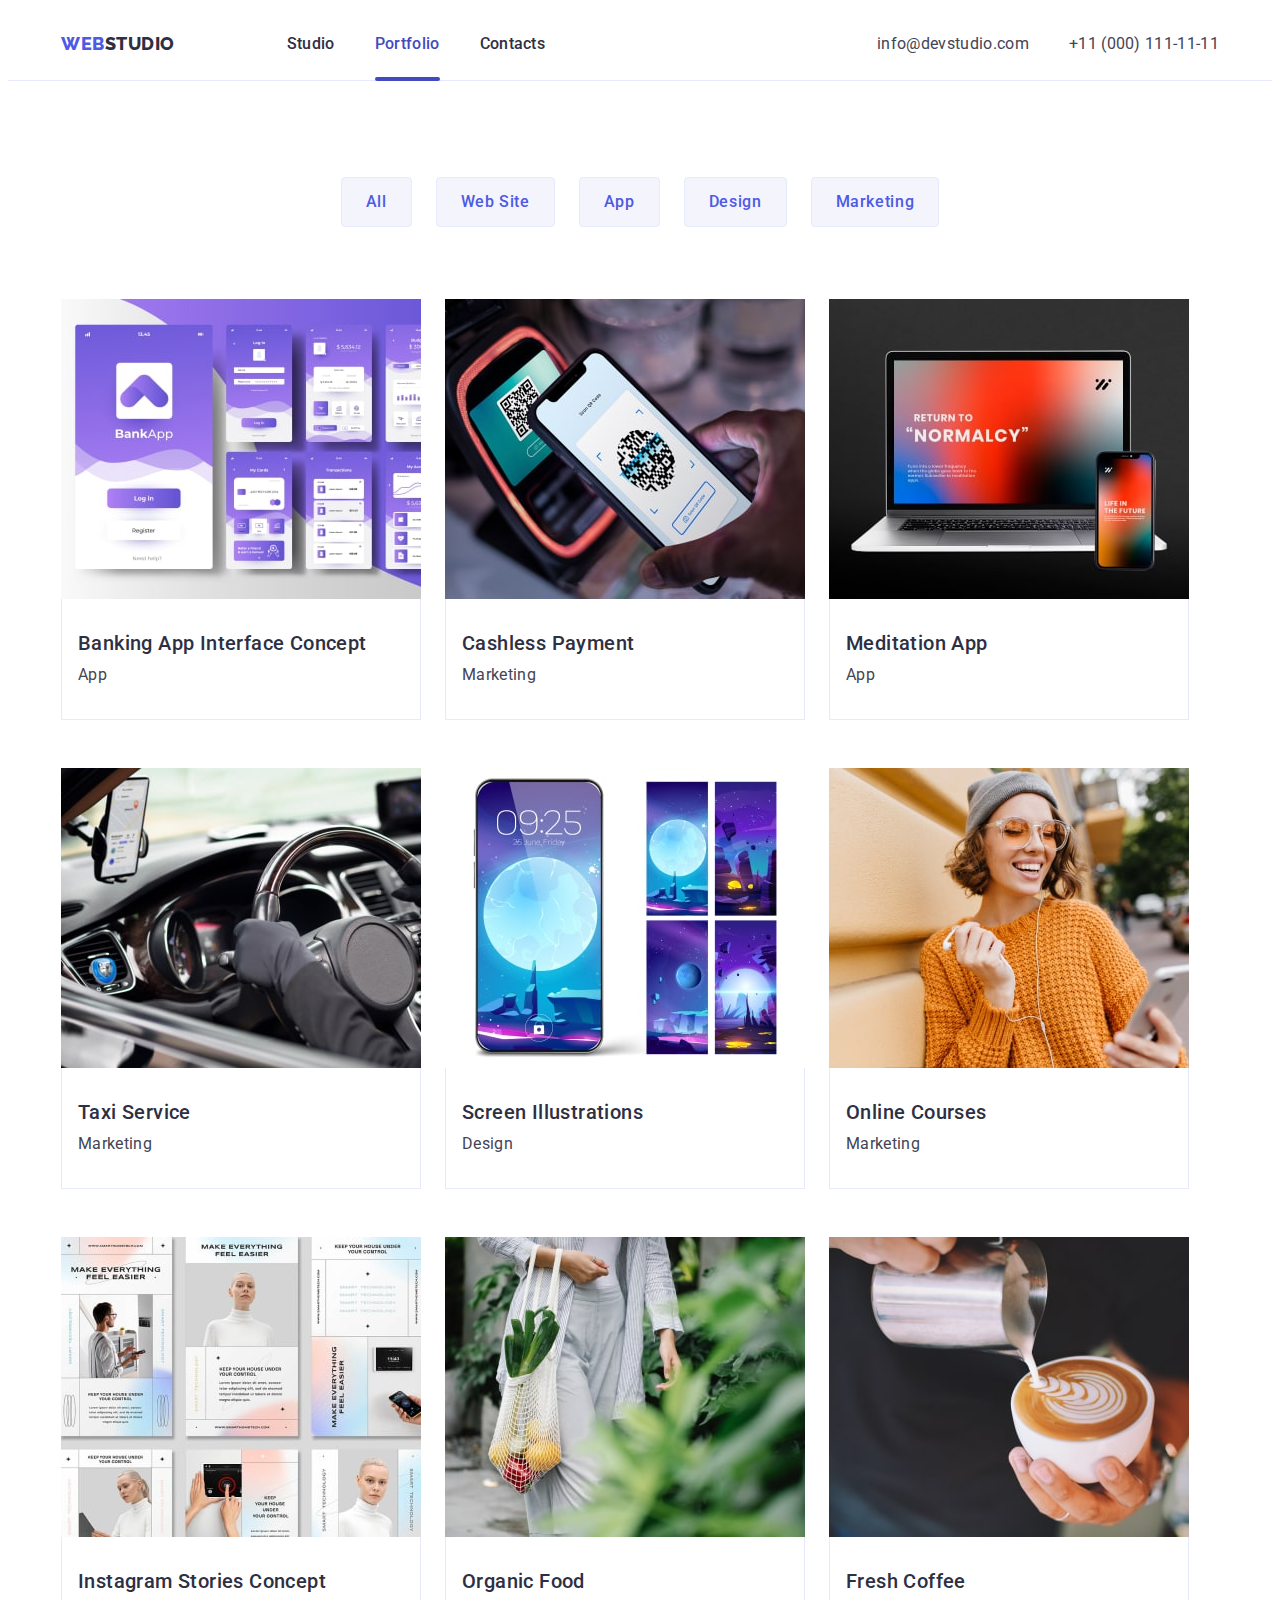
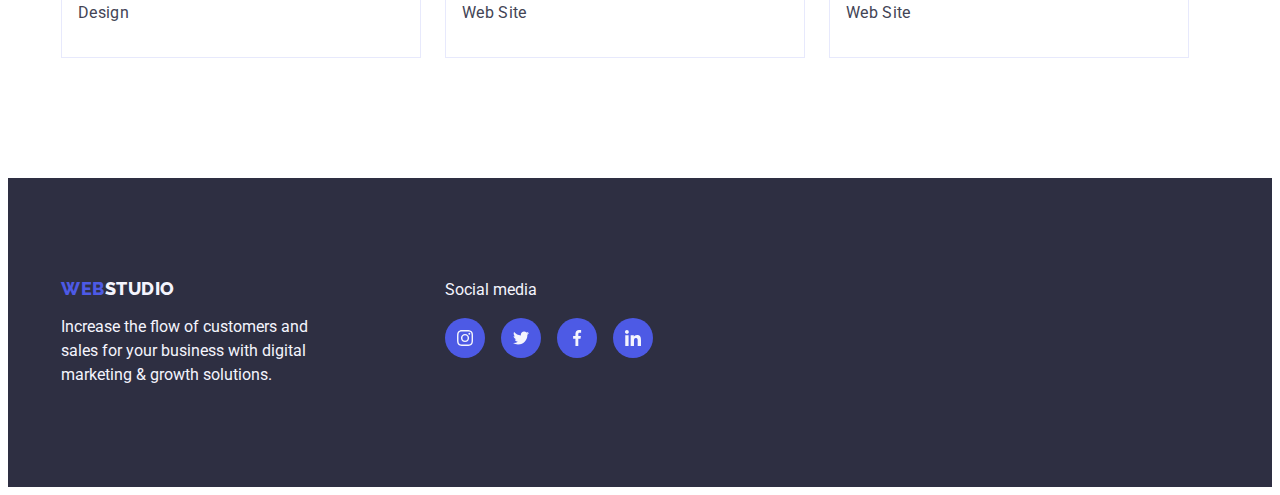
==== portfolio.html @ 00c283bb "1" ====
<!DOCTYPE html>
<html lang="en">
<head>
    <meta charset="UTF-8">
    <meta http-equiv="X-UA-Compatible" content="IE=edge">
    <meta name="viewport" content="width=device-width, initial-scale=1.0">
    <link href="https://cdnjs.cloudflare.com/ajax/libs/modern-normalize/1.1.0/modern-normalize.min.css" rel="stylesheet"
    integrity="sha512-wpPYUAdjBVSE4KJnH1VR1HeZfpl1ub8YT/NKx4PuQ5NmX2tKuGu6U/JRp5y+Y8XG2tV+wKQpNHVUX03MfMFn9Q=="
    crossorigin="anonymous" referrerpolicy="no-referrer" />
    <link rel="preconnect" href="https://fonts.googleapis.com" />
    <link rel="preconnect" href="https://fonts.gstatic.com" crossorigin />
    <link
      href="https://fonts.googleapis.com/css2?family=Raleway:wght@800&family=Roboto:wght@400;500;700;900&display=swap"
      rel="stylesheet"
    />
    <link rel="stylesheet" href="./css/style.css">
    <title>Portfolio</title>
</head>
<body>
    <header class="header"> 
        <div class="container header-container">
            <nav class="header-navigation">
                <a href="./index.html" class="first-logo-word link">Web<span class="second-logo-word link">Studio</span></a>
                    <ul class="list portfolio-navigation">
                        <li class="list-header"><a href="./index.html" class="link list-menu">Studio</a></li>
                        <li class="list-header current"><a href="./portfolio.html" class="link list-menu current-color">Portfolio</a></li>
                        <li class="list-header"><a href="" class="link list-menu">Contacts</a></li>
                    </ul>
            </nav>
            <address class="header-adress">
                <ul class="list address-list">
                    <li class="address-item"><a href="mailto:info@devstudio.com" class="list-adress link">info@devstudio.com</a></li>
                    <li class=""><a href="tel:+110001111111" class="list-adress link">+11 (000) 111-11-11</a></li>
                </ul>
            </address>        
        </div>                                              
    </header>
    <main>
        <section class="portfolio-menu">
            <div class="container">
                <h1 class="visually-hidden">Portfolio</h1>
                
                    <ul class="list portfolio-nav-list">
                        <li><button type="button" class="order-button-portfolio">All</button></li>
                        <li><button type="button" class="order-button-portfolio">Web Site</button></li>
                        <li><button type="button" class="order-button-portfolio">App</button></li>
                        <li><button type="button" class="order-button-portfolio">Design</button></li>
                        <li><button type="button" class="order-button-portfolio">Marketing</button></li>
                    </ul>
                
                <!-- <div class="img-portfolio-list"> -->
                    <ul class="list image-list"> 
                        <li class="image-list-item">
                            <a class="link">
                                <div class="cover-container">
                                    <img src="./images/1-min.jpeg" alt="Bank App" height="300" width="360">
                                    <p class="cover-text">14 Stylish and User-Friendly App Design Concepts · Task Manager App · Calorie Tracker App · Exotic Fruit Ecommerce App · Cloud Storage App</p>
                                </div>
                                <div class="description-container">
                                    <h2 class="photo-description">Banking App Interface Concept</h2>
                                    <p class="photo-text">App</p>
                                </div>
                            </a>
                        </li>
                        <li class="image-list-item">
                            <a class="link">
                                <div class="cover-container">
                                    <img src="./images/2-min.jpeg" alt="Bank App" height="300" width="360">
                                    <p class="cover-text">14 Stylish and User-Friendly App Design Concepts · Task Manager App · Calorie Tracker App · Exotic Fruit Ecommerce App · Cloud Storage App</p>
                                </div>
                                <div class="description-container">
                                    <h2 class="photo-description">Cashless Payment</h2>
                                    <p class="photo-text">Marketing</p>
                                </div>
                            </a>
                        </li>
                        <li class="image-list-item">
                            <a class="link">
                                <div class="cover-container">
                                    <img src="./images/3-min.jpeg" alt="Bank App" height="300" width="360">
                                    <p class="cover-text">14 Stylish and User-Friendly App Design Concepts · Task Manager App · Calorie Tracker App · Exotic Fruit Ecommerce App · Cloud Storage App</p>
                                </div>
                                <div class="description-container">
                                    <h2 class="photo-description">Meditation App</h2>
                                    <p class="photo-text">App</p>
                                </div>
                            </a>
                        </li>
                        <li class="image-list-item">
                            <a class="link">
                                <div class="cover-container">
                                    <img src="./images/4-min.jpeg" alt="Bank App" height="300" width="360">
                                    <p class="cover-text">14 Stylish and User-Friendly App Design Concepts · Task Manager App · Calorie Tracker App · Exotic Fruit Ecommerce App · Cloud Storage App</p>
                                </div>
                                <div class="description-container">
                                    <h2 class="photo-description">Taxi Service</h2>
                                    <p class="photo-text">Marketing</p>
                                </div>
                            </a>
                        </li>
                        <li class="image-list-item">
                            <a class="link">
                                <div class="cover-container">
                                    <img src="./images/5-min.jpeg" alt="Bank App" height="300" width="360">
                                    <p class="cover-text">14 Stylish and User-Friendly App Design Concepts · Task Manager App · Calorie Tracker App · Exotic Fruit Ecommerce App · Cloud Storage App</p>
                                </div>
                                <div class="description-container">
                                    <h2 class="photo-description">Screen Illustrations</h2>
                                    <p class="photo-text">Design</p>
                                </div>
                            </a>
                        </li>
                        <li class="image-list-item">
                            <a class="link">
                                <div class="cover-container">
                                    <img src="./images/6-min.jpeg" alt="Bank App" height="300" width="360">
                                    <p class="cover-text">14 Stylish and User-Friendly App Design Concepts · Task Manager App · Calorie Tracker App · Exotic Fruit Ecommerce App · Cloud Storage App</p>
                                </div>
                                <div class="description-container">
                                    <h2 class="photo-description">Online Courses</h2>
                                    <p class="photo-text">Marketing</p>
                                </div>
                            </a>
                        </li>
                        <li class="image-list-item">
                            <a class="link">
                                <div class="cover-container">
                                    <img src="./images/7-min.jpeg" alt="Bank App" height="300" width="360">
                                    <p class="cover-text">14 Stylish and User-Friendly App Design Concepts · Task Manager App · Calorie Tracker App · Exotic Fruit Ecommerce App · Cloud Storage App</p>
                                </div>
                                <div class="description-container">
                                    <h2 class="photo-description">Instagram Stories Concept</h2>
                                    <p class="photo-text">Design</p>
                                </div>
                            </a>
                        </li>
                        <li class="image-list-item">
                            <a class="link">
                                <div class="cover-container">
                                    <img src="./images/8-min.jpeg" alt="Bank App" height="300" width="360">
                                    <p class="cover-text">14 Stylish and User-Friendly App Design Concepts · Task Manager App · Calorie Tracker App · Exotic Fruit Ecommerce App · Cloud Storage App</p>
                                </div>
                                <div class="description-container">
                                    <h2 class="photo-description">Organic Food</h2>
                                    <p class="photo-text">Web Site</p>
                                </div>
                            </a>
                        </li>
                        <li class="image-list-item">
                            <a class="link">
                                <div class="cover-container">
                                    <img src="./images/9-min.jpeg" alt="Bank App" height="300" width="360">
                                    <p class="cover-text">14 Stylish and User-Friendly App Design Concepts · Task Manager App · Calorie Tracker App · Exotic Fruit Ecommerce App · Cloud Storage App</p>
                                </div>
                                <div class="description-container">
                                    <h2 class="photo-description">Fresh Coffee</h2>
                                    <p class="photo-text">Web Site</p>
                               </div>
                            </a>
                        </li>
                    </ul>
            </div>
        </section>
    </main>
    <footer class="footer-info">
        <div class="container footer-container">
                    <div class="footer-logo-wrap">
                        <a href="./index.html" class="first-logo-word link footer-logo">Web<span class="second-logo-word-foot link">Studio</span></a> 
                        <p class="footer-text">Increase the flow of customers and sales for your business with digital marketing & growth solutions.</p>
                    </div>
                    <div class="footer-icons">
                        <p class="social-text">Social media</p>
                        <div class="icon-footer-container">
                            <div class="footer-icon-con ">
                               <svg class="footer-social-icons" width="16" height="16">
                                   <use href="./images/icons/icons.svg#icon-instagram-2"></use>
                               </svg>
                            </div>
                            <div class="footer-icon-con">
                               <svg class="footer-social-icons" width="16" height="16">
                                   <use href="./images/icons/icons.svg#icon-twitter-1"></use>
                               </svg>
                            </div>
                            <div class="footer-icon-con">
                               <svg class="footer-social-icons" width="16" height="16">
                                   <use href="./images/icons/icons.svg#icon-facebook-1"></use>
                               </svg>
                            </div>
                            <div class="footer-icon-con">
                               <svg class="footer-social-icons" width="16" height="16">
                                   <use href="./images/icons/icons.svg#icon-linkedin-1"></use>
                               </svg>
                            </div>
                         </div>
                    </div>
        </div>
    </footer>
</body>
</html>
---- css/style.css ----
body {
    font-family: "Roboto", sans-serif;
    background-color: #ffffff;
    font-size: 16px;
    color: #434455;
}
:root {
    --primary-black-color: #2e2f42;
}
a {
    text-decoration: none;
    
}
p, h1, h2, h3, h4, h5, h6 {
    margin-top: 0;
    margin-bottom: 0;
}
ul, ol{
    list-style-type: none;
    margin-top: 0;
    margin-bottom: 0;
    padding-left: 0;
}
img {
    display: block;
}
.container { 
    max-width: 1158px;
    padding-left: 15px;
    padding-right: 15px;
    margin-left: 156px;
    margin-right: 156px;
    margin: 0 auto;
}
.visually-hidden {
    position: absolute;
    width: 1px;
    height: 1px;
    margin: -1px;
    border: 0;
    padding: 0;
    white-space: nowrap;
    clip-path: inset(100%);
    clip: rect(0 0 0 0);
    overflow: hidden;
}
footer {
    background-color: #2E2F42;
}
.first-logo-word {
    color:#4D5AE5;
    font-size: 18px;
    font-family: Raleway, sans-serif;
    font-weight: 800;
    line-height: 1.17;
    letter-spacing: 0.03em;
    text-transform: uppercase;
    text-decoration: none;
    margin-right: 76px;
    display: inline-block;
}
.footer-logo {
    margin-bottom: 16px;
}
.second-logo-word {
    color: #2E2F42;
    font-size: 18px;
    font-family: Raleway, sans-serif;
    font-weight: 800;
    line-height: 1.17;
    letter-spacing: 0.03em;
    text-transform: uppercase;
    text-decoration: none;
}

.second-logo-word-foot {
    color: #f4f4fd;
    font-size: 18px;
    font-family: Raleway, sans-serif;
    font-weight: 800;
    line-height: 1.17;
    letter-spacing: 0.03em;
    text-transform: uppercase;
    text-decoration: none
}
.link-word {
    color: #2E2F42;
    font-size: 16px;
    font-family: Roboto, sans-serif;
    font-weight: 500;
    line-height: 1.5;
    letter-spacing: 0.02em;
    list-style: none;
    text-decoration:none;
}
.link-word:hover,
.link-word:focus {
    color: #404bbf;
}
.list-adress {
    color: #434455;
    font-size: 16px;
    font-family: Roboto, sans-serif;
    line-height: 24px;
    font-style: normal;
    letter-spacing: 0.02em;
}
.list-adress:hover,
.list-adress:focus {
    color: #404bbf;
}
.order-button {
    color:  #FFF;
    font-size: 16px;
    font-family: Roboto, sans-serif;
    font-weight: 500;
    line-height: 1.5;
    letter-spacing: 0.04em;
    padding: 16px 32px;
    border-radius: 4px;
    background: var(--iris, #4D5AE5);
    box-shadow: 0px 4px 4px 0px rgba(0, 0, 0, 0.15);
    margin: 0 auto;
    margin-top: 48px;
    display: block;
    min-width: 169px;
    height: 56px;
    border: none;
    cursor: pointer;
}
.order-button:hover,
.order-button:focus {
    background-color:  #404BBF;
    cursor: pointer;
}
.button-section {
    background-color: #2E2F42;
    padding: 188px 0;
    background-image: linear-gradient(rgba(46, 47, 66, 0.70), rgba(46, 47, 66, 0.70)),
    url(/images/people-office\ 1.png);
    background-repeat: no-repeat;
    max-width: 1440px;
    margin: 0 auto;
}
.footer-text {
    color: #F4F4FD;
    width: 264px;
    line-height: 1.5;
}
.portfolio-menu {
    color:  #4D5AE5;
    font-size: 16px;
    font-family: Roboto, sans-serif;
    font-weight: 500;
    line-height: 1.5;
    letter-spacing: 0.04em;
    padding: 96px 0 120px 0;
}
.people-list {
    background-color: #F4F4FD;
    padding: 120px 0;
}
.list-work {
    background-color: #FFFFFF;
    display: flex;
    gap: 24px;
}
.names-worker {
    font-weight: 500;
    font-size: 20px;
    line-height: 1.2;
    letter-spacing: 0.02em;
    color: #2e2f42;
    margin-bottom: 72px;
}
.worker-description {
    color:  #434455;
    letter-spacing: 0.02em;
    font-size: 16px;
}
.order-button-portfolio {
    color:  #4d5ae5;
    font-size: 16px;
    font-family: Roboto, sans-serif;
    font-weight: 500;
    line-height: 1.5;
    letter-spacing: 0.04em;
    padding: 12px 24px;
    border-radius: 4px;
    border: 1px solid var(--cornflower, #E7E9FC);
    background:#F4F4FD;
}
.order-button-portfolio:hover,
.order-button-portfolio:focus {
    color: #FFFFFF;
    background-color: #404BBF;
    cursor: pointer;
    border: 1px solid transparent;
}
.image-list {
    list-style: none;
    display: flex;
    flex-wrap: wrap;
    gap: 48px 24px;
}
.link {
    text-decoration: none;
}
.photo-description {
    font-weight: 500;
    font-size: 20px;
    line-height: 1.2;
    letter-spacing: 0.02em;
    color: #2e2f42;
    margin-bottom: 8px;;
}
.photo-text {
    color: #434455;
    font-size: 16px;
    font-weight: 400;
    line-height: 1.5;
    letter-spacing: 0.02em;
}
.image-list-item:hover .cover-text {
    transform: translateY(0);
}
.image-list-item:hover {
    box-shadow: 0px 2px 1px 0px rgba(46, 47, 66, 0.08), 0px 1px 1px 0px rgba(46, 47, 66, 0.16), 0px 1px 6px 0px rgba(46, 47, 66, 0.08);
}
.cover-text {
    color: #F4F4FD;
    font-size: 16px;
    font-weight: 400;
    line-height: 1.5; /* 150% */
    letter-spacing: 0.02em;
    background-color: #4D5AE5;
    height: 100%;
    padding-top: 40px;
    padding-left: 32px;
    padding-right: 32px;
    padding-bottom: 164px;
    transform: translateY(100%);
    transition: transform 250ms cubic-bezier(0.4, 0, 0.2, 1);
    position: absolute;
    top: 0;
    left: 0;
}
.cover-container {
    position: relative;
    overflow: hidden;
}
.header-adress {
    font-style: normal;
    
}

.header-nav:hover,
.header-nav:focus {
    color: #404bbf;
}
.list-menu {
    color: #2E2F42;
    font-size: 16px;
    font-family: Roboto, sans-serif;
    line-height: 1.5;
    font-style: normal;
    letter-spacing: 0.02em;
    font-weight: 500;
    padding: 24px 0;
    
}
.list-menu:hover,
.list-menu:focus {
    color: #404bbf;
}
.list-description {
    font-weight: 500;
    font-size: 20px;
    line-height: 1.2;
    letter-spacing: 0.02em;
    color: #2e2f42;
    margin-bottom: 8px;
}
.header-container {
    display: flex;
    align-items: center;
    gap: 332px;
}
.header-menu {
    display: flex;
    gap: 40px;
}
.address-list {
    display: flex;
    gap: 24px;
}

.header {
    padding-top: 24px;
    padding-bottom: 24px;
    border-bottom: 1px solid #e7e9fc;
}
.header-navigation {
    display: flex;
    flex-grow: 1;
    justify-content: space-between;
    align-items: center;
}
.address-list {
    gap: 40px;
}
.solution {
    max-width: 496px;
    margin: 0 auto;
    color: #FFF;
    text-align: center;
    font-size: 56px;
    font-family: Roboto, sans-serif;
    font-weight: 700;
    letter-spacing: 0.02em;
    line-height: 1.07;
}
.container-work {
    display: flex;
}
.work-item {
    width: 264px;
}
.list-text {
    padding-top: 8px;
    font-size: 16px;
    font-weight: 400;
    line-height: 1.5;
    letter-spacing: 0.02em;
}

.advantages-work {
    padding: 120px 0;
}
.services-img {
    display: flex;
    gap: 24px;
}
.services {
    padding-bottom: 120px;
}
.stuff-items {
    display: flex;
    gap: 24px;
}
.list-workers {
    display: flex;
    flex-direction: column;
    text-align: center;
    border-radius: 0px 0px 4px 4px;
}
.names-list {
    padding: 32px 16px;
    border-radius: 0px 0px 4px 4px;
    background: var(--white, #FFF);
    box-shadow: 0px 2px 1px 0px rgba(46, 47, 66, 0.08), 0px 1px 1px 0px rgba(46, 47, 66, 0.16), 0px 1px 6px 0px rgba(46, 47, 66, 0.08);
}
.names-worker {
    margin-bottom: 8px;
}
.portfolio-nav-list {
    display: flex;
    gap: 24px;
    display: flex;
    justify-content: center;
    margin-bottom: 72px;
}
.portfolio-navigation {
    display: flex;
    gap: 40px;
}
.img-portfolio-list {
    display: flex;
}
.description-container {
    padding: 32px 16px;
    border: 1px solid #e7e9fc;
    border-top: none;
}
.footer-info {
    padding: 100px 0;
}
.icons-advantages {
    display: flex;
    justify-items: center;
    align-items: center;
    margin: 0 auto;
    margin-top: 24px;
    margin-bottom: 24px;
}

.work-icon-con {
    width: 40px;
    height: 40px;
    border-radius: 50%;
    background-color: #4D5AE5;
    display: flex;
    justify-content: center;
    align-items: center;
}
.work-icon-con:hover {
    background-color: #404BBF;
}
.icon-container {
    display: flex;
    gap: 24px;
    margin-top: 8px;
}
.work-social-icons {
    fill: #F4F4FD;
}
.work {
    text-align: center;
    color:  #2E2F42;
    font-size: 36px;
    font-weight: 700;
    line-height: 1.11;
    letter-spacing: 0.02em;
    margin-bottom: 72px;
}
.current {
    position: relative;
}
.current-color {
    color: #404BBF;
}
.current::after {
    content: '';
    position: absolute;
    bottom: -25px;
    width: 100%;
    height: 4px;
    border-radius: 2px;
    background-color: #404BBF;
    left: 0;
}
.customers-item-list {
    width: 168px;
    height: 88px;
    border-radius: 4px;
    border: 1px solid #8E8F99;
    justify-content: center;
    align-items: center;
    display: flex;
}
.customers-items {
    display: flex;
    justify-content: center;
    gap: 24px;
}
.customers-item {
    fill: #8E8F99;
}
.customers-item-list:hover {
    border-color: #404BBF; 
}

.customers-item-list:hover .customers-item {
    fill: #404BBF; 
}

.customers-container {
    padding-bottom: 120px;
}
.social-text {
    color: #F4F4FD;
    line-height: 1.5;
}
.footer-icons {
    display: flex;
    flex-direction: column;
    width: 208px;
}
.footer-container {
    display: flex;
}
.footer-logo-wrap {
    margin-right: 120px;
}
.icon-footer-container {
    display: flex;
    gap: 16px;
    margin-top: 16px;
}
.footer-social-icons {
    fill: #F4F4FD;
}
.footer-icon-con {
    width: 40px;
    height: 40px;
    border-radius: 50%;
    background-color: #4D5AE5;
    display: flex;
    justify-content: center;
    align-items: center;
}
.footer-icon-con:hover {
    background-color: #31D0AA;
}
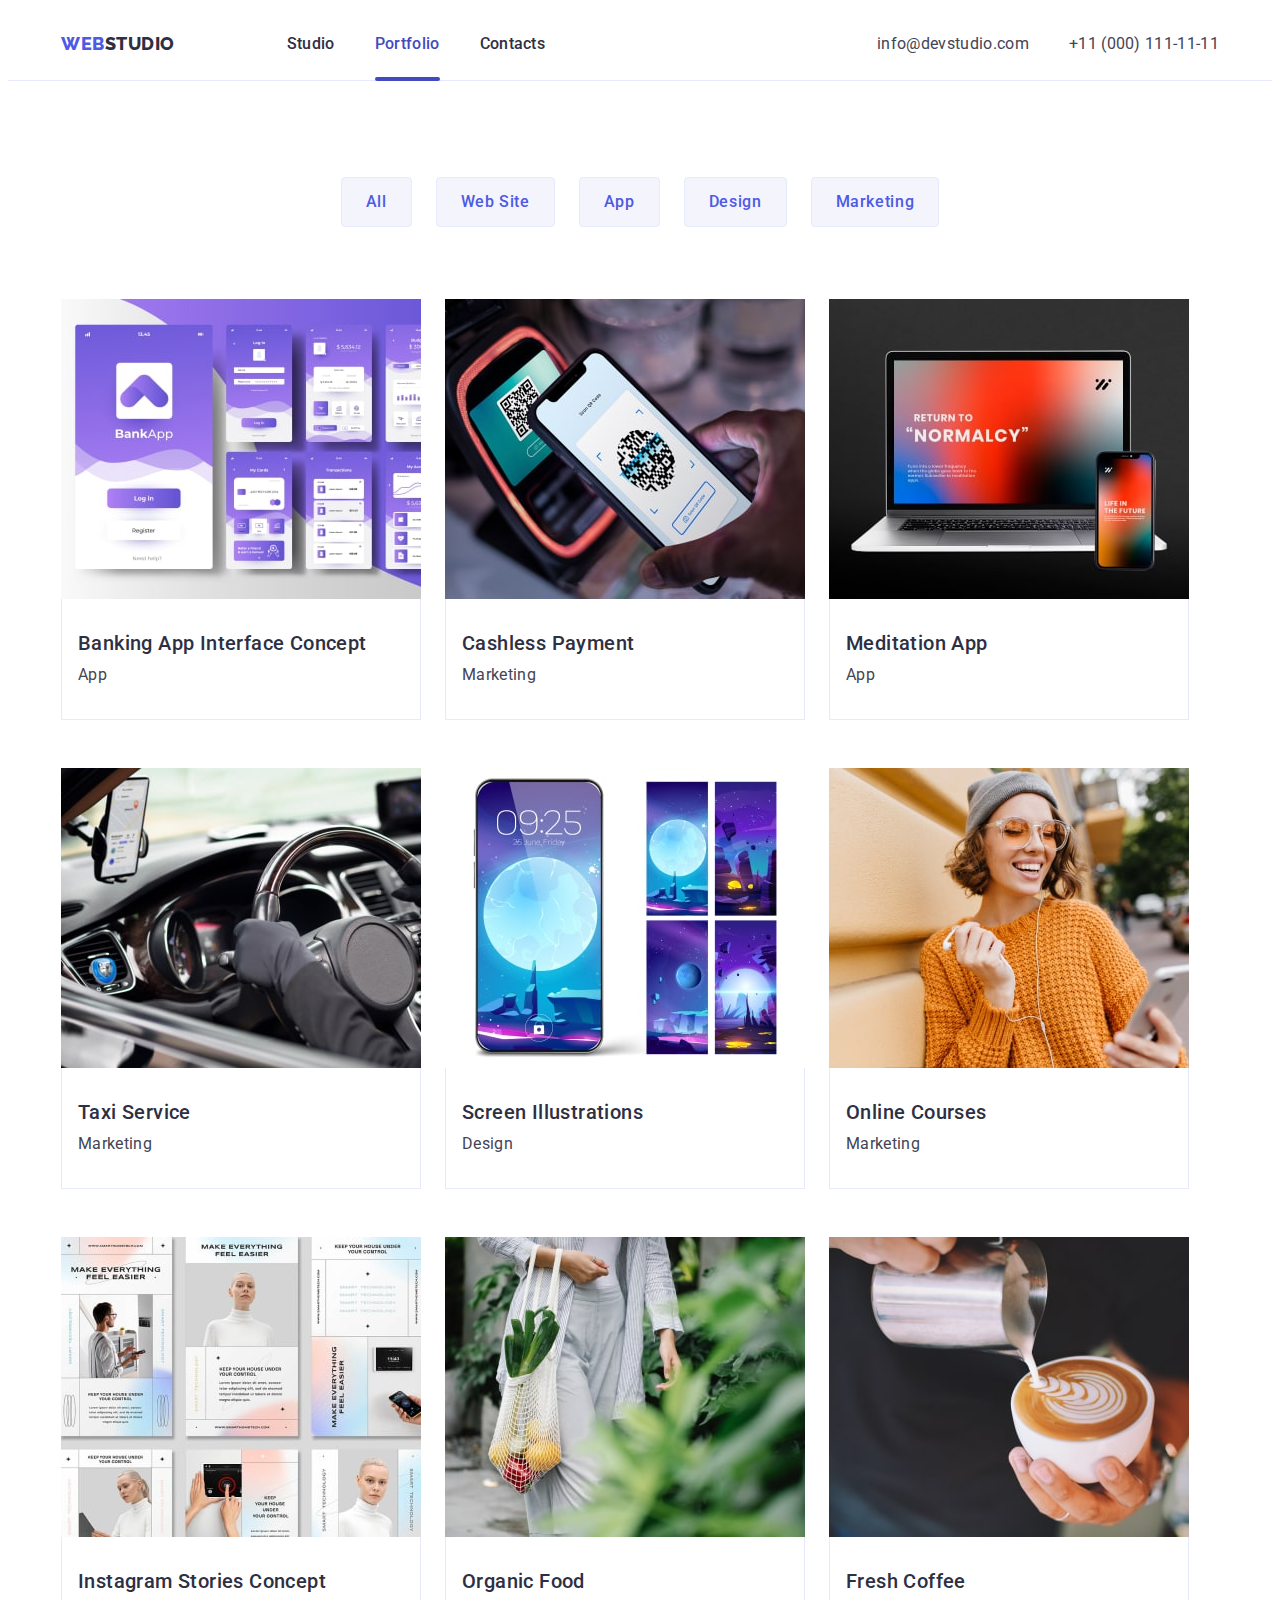
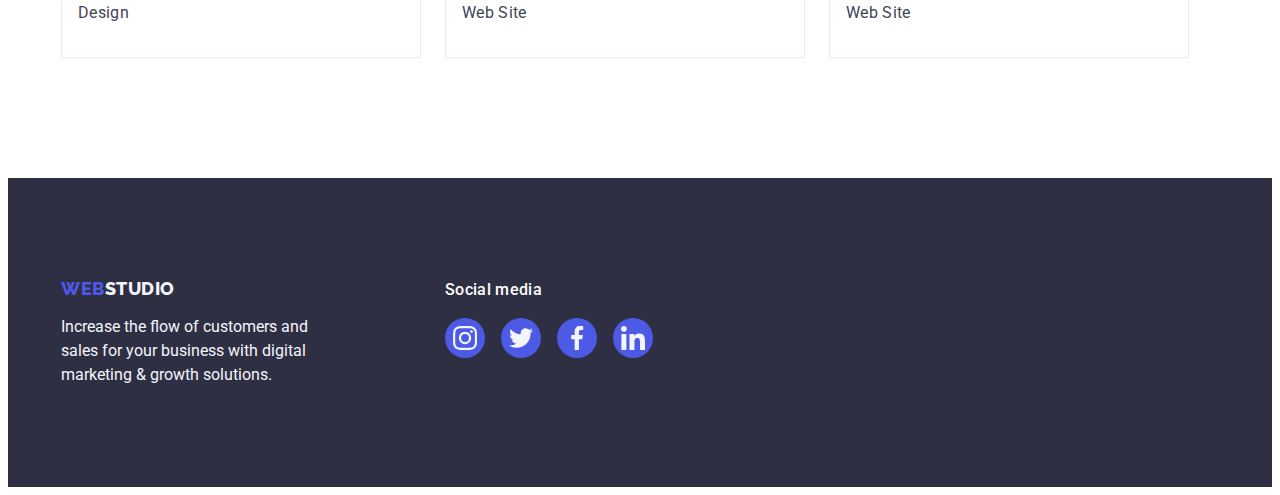
==== commit 1d90c6ea: "1" ====
--- a/portfolio.html
+++ b/portfolio.html
@@ -170,29 +170,37 @@
                     </div>
                     <div class="footer-icons">
                         <p class="social-text">Social media</p>
-                        <div class="icon-footer-container">
-                            <div class="footer-icon-con ">
-                               <svg class="footer-social-icons" width="16" height="16">
-                                   <use href="./images/icons/icons.svg#icon-instagram-2"></use>
-                               </svg>
-                            </div>
-                            <div class="footer-icon-con">
-                               <svg class="footer-social-icons" width="16" height="16">
-                                   <use href="./images/icons/icons.svg#icon-twitter-1"></use>
-                               </svg>
-                            </div>
-                            <div class="footer-icon-con">
-                               <svg class="footer-social-icons" width="16" height="16">
-                                   <use href="./images/icons/icons.svg#icon-facebook-1"></use>
-                               </svg>
-                            </div>
-                            <div class="footer-icon-con">
-                               <svg class="footer-social-icons" width="16" height="16">
-                                   <use href="./images/icons/icons.svg#icon-linkedin-1"></use>
-                               </svg>
-                            </div>
-                         </div>
-                    </div>
+                        
+                        <ul class="icon-footer-container list">
+                            <li class="footer-icon-con">
+                                <a href="#" class="footer-link-icon">
+                                    <svg class="footer-social-icons" width="24" height="24">
+                                        <use href="./images/icons/icons.svg#icon-instagram-2"></use>
+                                    </svg>
+                                </a>
+                            </li>
+                            <li class="footer-icon-con">
+                                <a href="#" class="footer-link-icon">
+                                    <svg class="footer-social-icons" width="24" height="24">
+                                        <use href="./images/icons/icons.svg#icon-twitter-1"></use>
+                                    </svg>
+                                </a>
+                            </li>
+                            <li class="footer-icon-con">
+                                <a href="#" class="footer-link-icon">
+                                    <svg class="footer-social-icons" width="24" height="24">
+                                        <use href="./images/icons/icons.svg#icon-facebook-1"></use>
+                                    </svg>
+                                </a>
+                            </li>
+                            <li class="footer-icon-con">
+                                <a href="#" class="footer-link-icon">
+                                    <svg class="footer-social-icons" width="24" height="24">
+                                        <use href="./images/icons/icons.svg#icon-linkedin-1"></use>
+                                    </svg>
+                                </a>
+                            </li>
+                        </ul>
         </div>
     </footer>
 </body>
--- a/css/style.css
+++ b/css/style.css
@@ -353,9 +353,10 @@
     flex-direction: column;
     text-align: center;
     border-radius: 0px 0px 4px 4px;
+    box-shadow: 0px 1px 6px rgba(46, 47, 66, 0.08), 0px 1px 1px rgba(46, 47, 66, 0.16), 0px 2px 1px rgba(46, 47, 66, 0.08);
 }
 .names-list {
-    padding: 32px 16px;
+    padding: 32px 0;
     border-radius: 0px 0px 4px 4px;
     background: var(--white, #FFF);
     box-shadow: 0px 2px 1px 0px rgba(46, 47, 66, 0.08), 0px 1px 1px 0px rgba(46, 47, 66, 0.16), 0px 1px 6px 0px rgba(46, 47, 66, 0.08);
@@ -385,15 +386,16 @@
 .footer-info {
     padding: 100px 0;
 }
-.icons-advantages {
-    display: flex;
-    justify-items: center;
-    align-items: center;
-    margin: 0 auto;
-    margin-top: 24px;
-    margin-bottom: 24px;
-}
-
+
+.icon-adv-container {
+    display: flex;
+    justify-content: center;
+    align-items: center;
+    background-color: #f4f4fd;
+    border-radius: 4px;
+    margin-bottom: 8px;
+    height: 112px;
+}
 .work-icon-con {
     width: 40px;
     height: 40px;
@@ -402,14 +404,18 @@
     display: flex;
     justify-content: center;
     align-items: center;
-}
-.work-icon-con:hover {
+    transition: background-color 250ms cubic-bezier(0.4, 0, 0.2, 1);
+}
+.work-icon-con:hover,
+.work-icon-con:focus {
     background-color: #404BBF;
 }
+
 .icon-container {
     display: flex;
     gap: 24px;
     margin-top: 8px;
+    justify-content: center;
 }
 .work-social-icons {
     fill: #F4F4FD;
@@ -440,13 +446,18 @@
     left: 0;
 }
 .customers-item-list {
-    width: 168px;
+    width: calc((100% - 120px) / 6);
     height: 88px;
+}
+.customer-link {
+    width: 100%;
+    height: 100%;
     border-radius: 4px;
     border: 1px solid #8E8F99;
     justify-content: center;
     align-items: center;
     display: flex;
+    transition: border-color 250ms cubic-bezier(0.4, 0, 0.2, 1);
 }
 .customers-items {
     display: flex;
@@ -455,21 +466,26 @@
 }
 .customers-item {
     fill: #8E8F99;
-}
-.customers-item-list:hover {
+    transition: fill 250ms cubic-bezier(0.4, 0, 0.2, 1);
+}
+.customer-link:hover {
     border-color: #404BBF; 
 }
 
-.customers-item-list:hover .customers-item {
+.customer-link:hover .customers-item {
     fill: #404BBF; 
 }
 
 .customers-container {
-    padding-bottom: 120px;
+    padding: 120px 0;
 }
 .social-text {
-    color: #F4F4FD;
-    line-height: 1.5;
+    color: #FFFFFF;
+    line-height: 1.5;
+    font-weight: 500;
+    letter-spacing: 0.02em;
+    margin-bottom: 16px;
+    font-size: 16px;
 }
 .footer-icons {
     display: flex;
@@ -478,6 +494,7 @@
 }
 .footer-container {
     display: flex;
+    align-items: baseline;
 }
 .footer-logo-wrap {
     margin-right: 120px;
@@ -485,7 +502,7 @@
 .icon-footer-container {
     display: flex;
     gap: 16px;
-    margin-top: 16px;
+    /* margin-top: 16px; */
 }
 .footer-social-icons {
     fill: #F4F4FD;
@@ -493,12 +510,57 @@
 .footer-icon-con {
     width: 40px;
     height: 40px;
+}
+.footer-link-icon {
+    width: 100%;
+    height: 100%;
+    background-color: #4D5AE5;
     border-radius: 50%;
-    background-color: #4D5AE5;
-    display: flex;
-    justify-content: center;
-    align-items: center;
-}
-.footer-icon-con:hover {
+    display: flex;
+    justify-content: center;
+    align-items: center;
+    transition: background-color 250ms cubic-bezier(0.4, 0, 0.2, 1);
+}
+.footer-link-icon:hover {
     background-color: #31D0AA;
 }
+
+
+/* --------MODAL-------- */
+
+.backdrop {
+    width: 100%;
+    height: 100%;
+    position: fixed;
+    top: 0;
+    background-color: rgba(46, 47, 66, 0.40);
+    display: flex;
+    align-items: center;
+    justify-content: center;
+    transition: opacity 250ms linear, visibility 250ms linear;
+}
+
+.modal {
+    width: 408px;
+    min-height: 584px;
+    background-color: #FCFCFC;
+    border-radius: 4px;
+    box-shadow: 0px 2px 1px 0px rgba(0, 0, 0, 0.20), 0px 1px 3px 0px rgba(0, 0, 0, 0.12), 0px 1px 1px 0px rgba(0, 0, 0, 0.14);
+    position: relative;
+    
+}
+
+.modal-close-btn {
+    border: none;
+    background: none;
+    position: absolute;
+    top: 24px;
+    right: 24px;
+    cursor: pointer;
+    
+}
+.is-hidden {
+    opacity: 0;
+    visibility: hidden;
+    pointer-events: none;
+}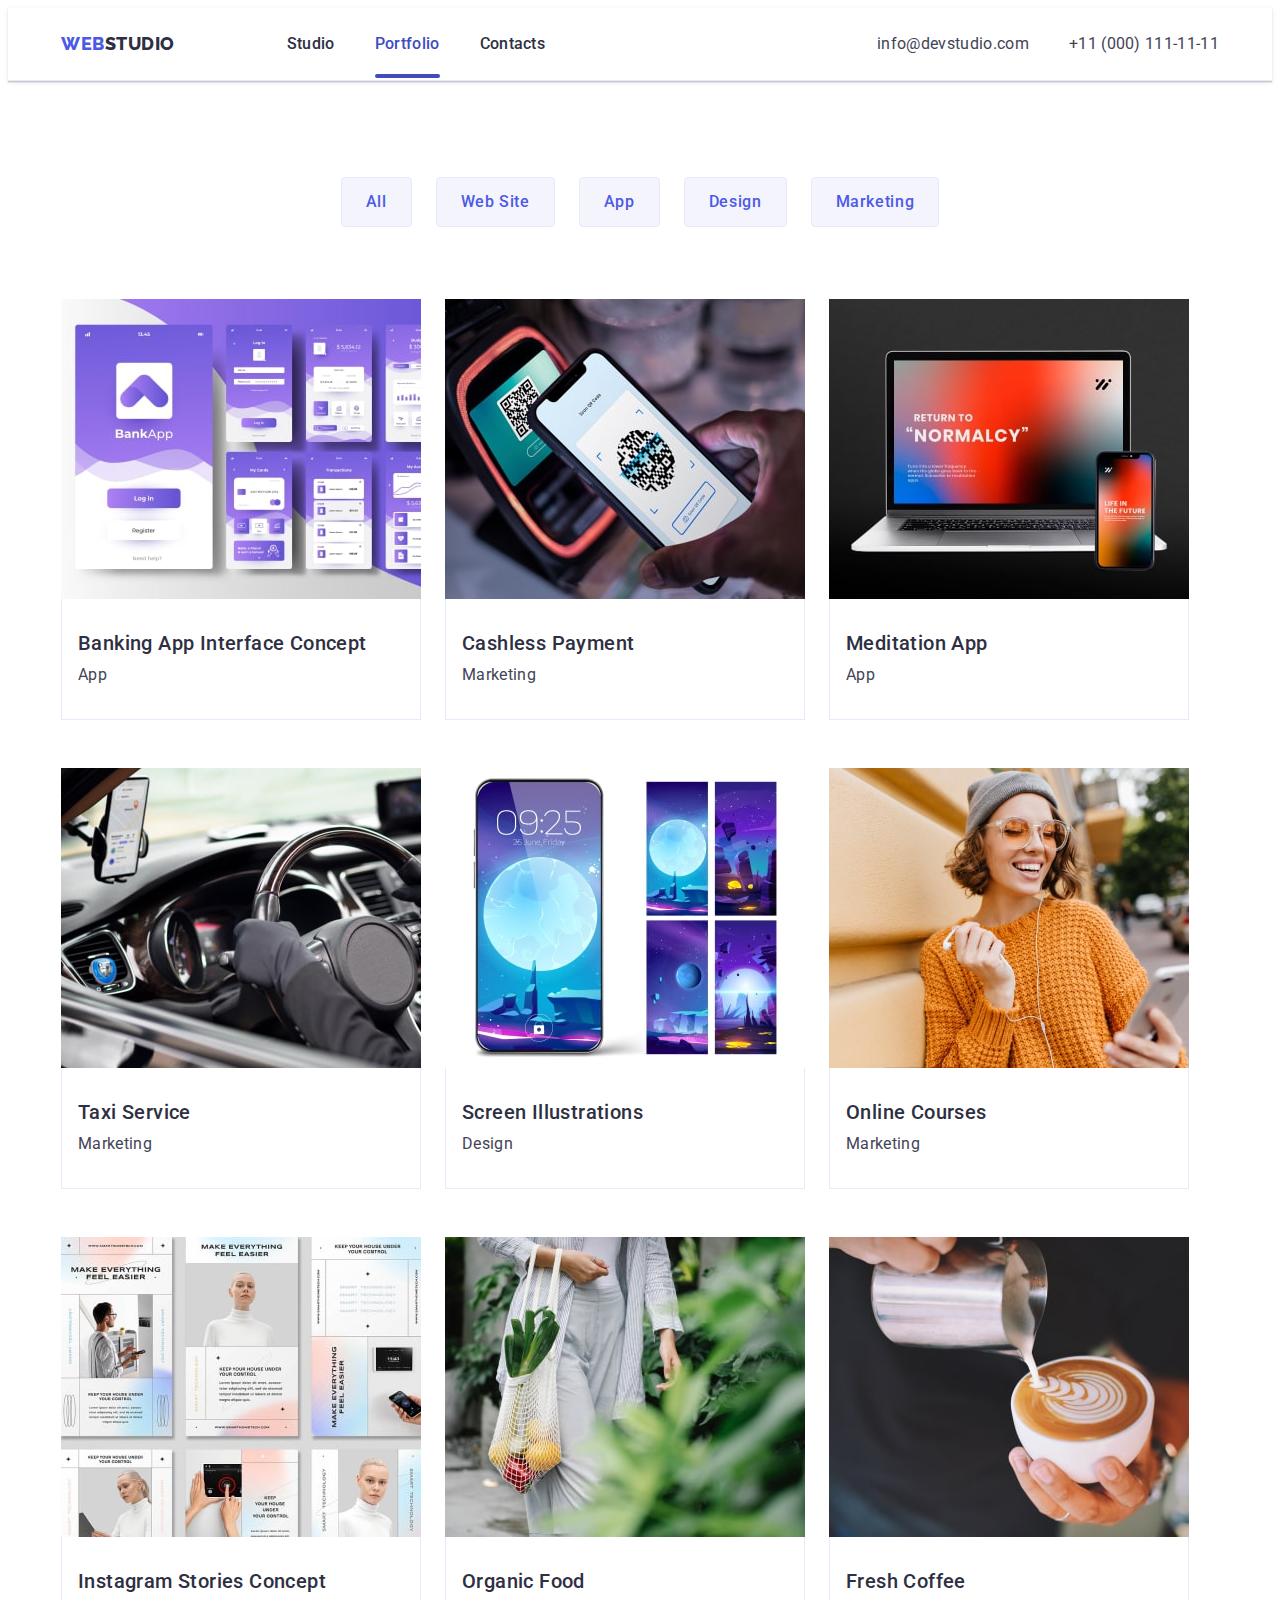
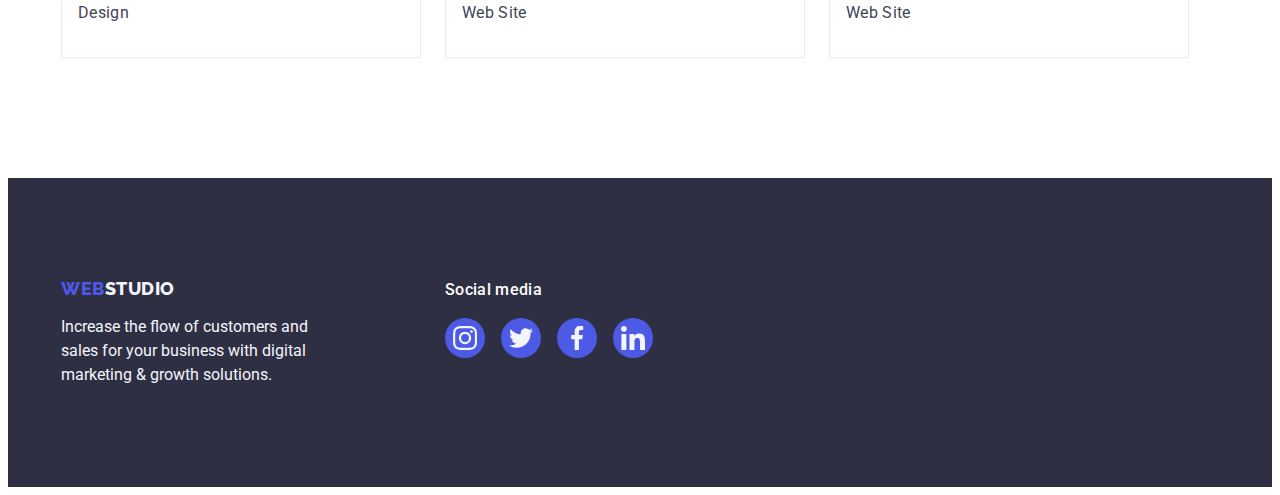
==== commit 60ea4e67: "1" ====
--- a/portfolio.html
+++ b/portfolio.html
@@ -23,7 +23,7 @@
                 <a href="./index.html" class="first-logo-word link">Web<span class="second-logo-word link">Studio</span></a>
                     <ul class="list portfolio-navigation">
                         <li class="list-header"><a href="./index.html" class="link list-menu">Studio</a></li>
-                        <li class="list-header current"><a href="./portfolio.html" class="link list-menu current-color">Portfolio</a></li>
+                        <li class="list-header"><a href="./portfolio.html" class="link list-menu current-color current">Portfolio</a></li>
                         <li class="list-header"><a href="" class="link list-menu">Contacts</a></li>
                     </ul>
             </nav>
@@ -175,32 +175,33 @@
                             <li class="footer-icon-con">
                                 <a href="#" class="footer-link-icon">
                                     <svg class="footer-social-icons" width="24" height="24">
-                                        <use href="./images/icons/icons.svg#icon-instagram-2"></use>
-                                    </svg>
-                                </a>
-                            </li>
-                            <li class="footer-icon-con">
-                                <a href="#" class="footer-link-icon">
-                                    <svg class="footer-social-icons" width="24" height="24">
-                                        <use href="./images/icons/icons.svg#icon-twitter-1"></use>
-                                    </svg>
-                                </a>
-                            </li>
-                            <li class="footer-icon-con">
-                                <a href="#" class="footer-link-icon">
-                                    <svg class="footer-social-icons" width="24" height="24">
-                                        <use href="./images/icons/icons.svg#icon-facebook-1"></use>
-                                    </svg>
-                                </a>
-                            </li>
-                            <li class="footer-icon-con">
-                                <a href="#" class="footer-link-icon">
-                                    <svg class="footer-social-icons" width="24" height="24">
-                                        <use href="./images/icons/icons.svg#icon-linkedin-1"></use>
+                                        <use href="./images/icons.svg#icon-instagram-2"></use>
+                                    </svg>
+                                </a>
+                            </li>
+                            <li class="footer-icon-con">
+                                <a href="#" class="footer-link-icon">
+                                    <svg class="footer-social-icons" width="24" height="24">
+                                        <use href="./images/icons.svg#icon-twitter-1"></use>
+                                    </svg>
+                                </a>
+                            </li>
+                            <li class="footer-icon-con">
+                                <a href="#" class="footer-link-icon">
+                                    <svg class="footer-social-icons" width="24" height="24">
+                                        <use href="./images/icons.svg#icon-facebook-1"></use>
+                                    </svg>
+                                </a>
+                            </li>
+                            <li class="footer-icon-con">
+                                <a href="#" class="footer-link-icon">
+                                    <svg class="footer-social-icons" width="24" height="24">
+                                        <use href="./images/icons.svg#icon-linkedin-1"></use>
                                     </svg>
                                 </a>
                             </li>
                         </ul>
+                    </div>
         </div>
     </footer>
 </body>
--- a/css/style.css
+++ b/css/style.css
@@ -104,6 +104,7 @@
     line-height: 24px;
     font-style: normal;
     letter-spacing: 0.02em;
+    transition: ;
 }
 .list-adress:hover,
 .list-adress:focus {
@@ -267,6 +268,7 @@
     letter-spacing: 0.02em;
     font-weight: 500;
     padding: 24px 0;
+    transition: color 250ms cubic-bezier(0.4, 0, 0.2, 1);
     
 }
 .list-menu:hover,
@@ -299,6 +301,7 @@
     padding-top: 24px;
     padding-bottom: 24px;
     border-bottom: 1px solid #e7e9fc;
+    box-shadow: 0px 2px 1px rgba(46, 47, 66, 0.08), 0px 1px 1px rgba(46, 47, 66, 0.16), 0px 1px 6px rgba(46, 47, 66, 0.08);
 }
 .header-navigation {
     display: flex;
@@ -438,7 +441,7 @@
 .current::after {
     content: '';
     position: absolute;
-    bottom: -25px;
+    bottom: -1px;
     width: 100%;
     height: 4px;
     border-radius: 2px;
